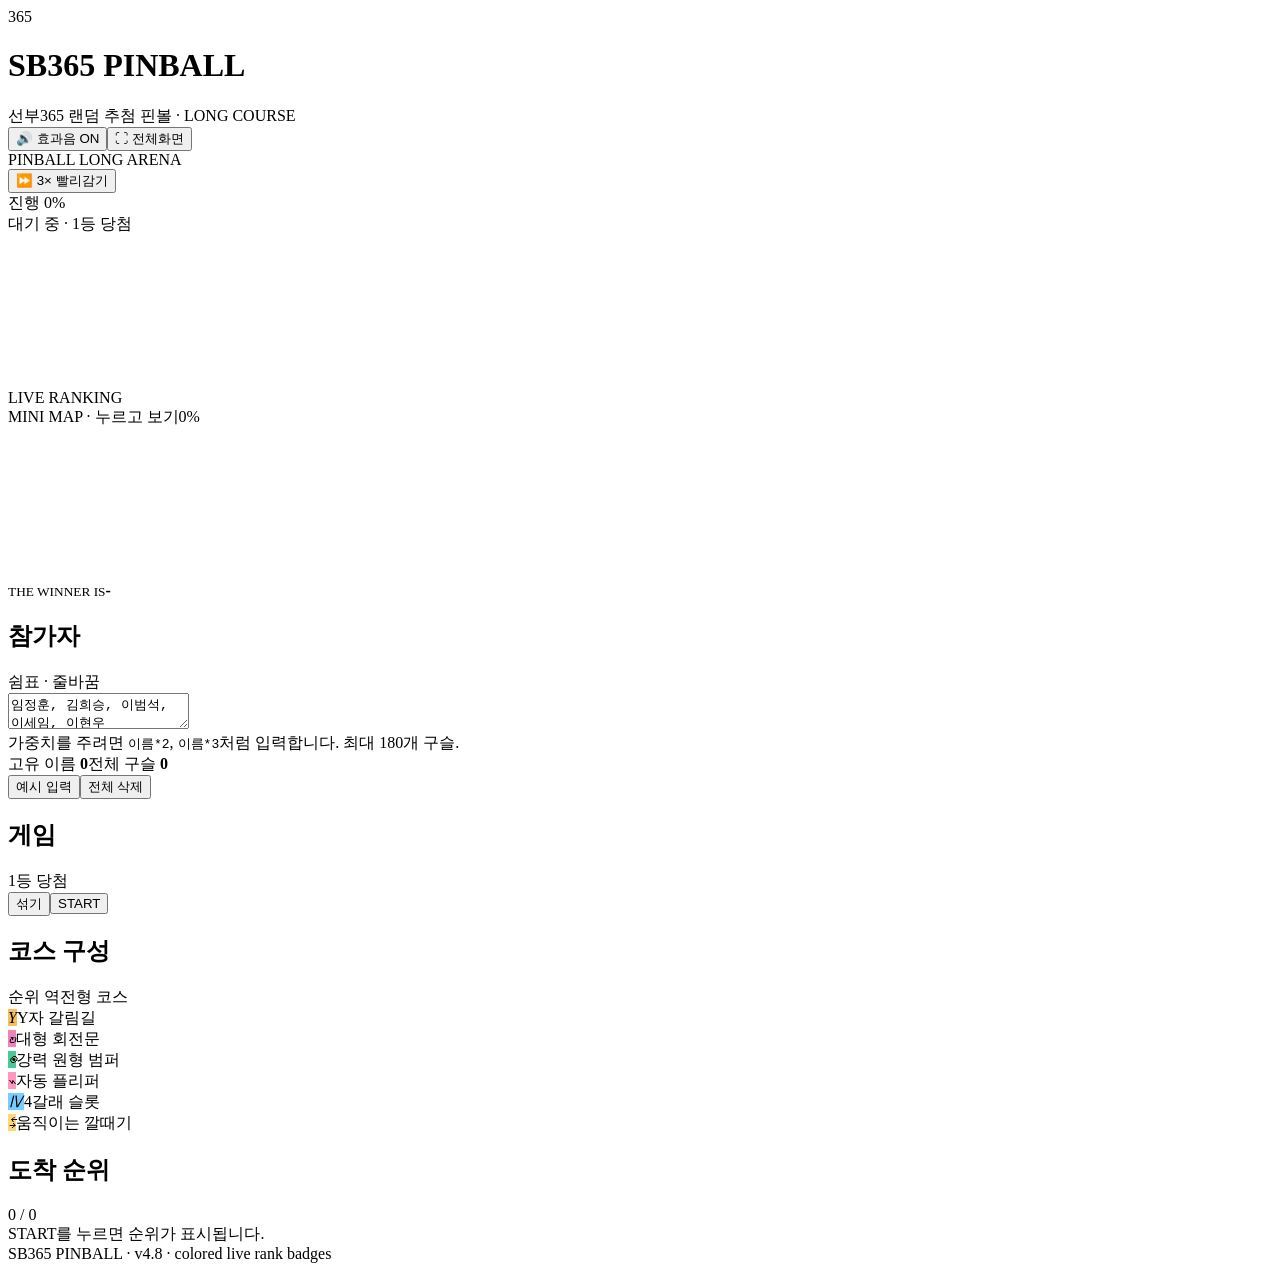
==== index.html @ 4c872e5d "Add SB365 Pinball v4.8 page" ====
<!doctype html>
<html lang="ko">
<head>
<meta charset="utf-8">
<meta name="viewport" content="width=device-width,initial-scale=1,viewport-fit=cover">
<meta name="theme-color" content="#0b3229">
<title>SB365 PINBALL</title>
<link rel="stylesheet" href="styles.css">
</head>
<body>
<div class="app">
<header class="top"><div class="brand"><div class="logo">365</div><div><h1>SB365 PINBALL</h1><div class="sub">선부365 랜덤 추첨 핀볼 · LONG COURSE</div></div></div><div class="topBtns"><button class="iconBtn" id="soundBtn">🔊 효과음 ON</button><button class="iconBtn" id="fullBtn">⛶ 전체화면</button></div></header>
<main class="layout">
<section class="card boardCard"><div class="boardHead"><div class="arenaTitle"><i class="dot"></i><span>PINBALL LONG ARENA</span></div><div class="boardStats"><button class="fastBtn" id="fastBtn" type="button">⏩ 3× 빨리감기</button><div class="progress" id="progress">진행 0%</div><div class="status" id="status">대기 중 · 1등 당첨</div></div></div><div class="board" id="board"><canvas id="game"></canvas><div class="liveRank" id="liveRank"><div class="liveRankTitle">LIVE RANKING</div><div class="liveRankList" id="liveRankList"></div></div><div class="minimapWrap"><div class="minimapTitle"><span>MINI MAP · 누르고 보기</span><span id="mapPct">0%</span></div><canvas id="minimap"></canvas></div><div class="countdown" id="countdown"></div><div class="winner" id="winner"><small>THE WINNER IS</small><b id="winnerName">-</b></div></div></section>
<aside class="side">
<section class="card"><div class="secTitle"><h2>참가자</h2><span>쉼표 · 줄바꿈</span></div><textarea id="names" spellcheck="false">임정훈, 김희승, 이범석, 이세임, 이현우</textarea><div class="hint">가중치를 주려면 <code>이름*2</code>, <code>이름*3</code>처럼 입력합니다. 최대 180개 구슬.</div><div class="counts"><span>고유 이름 <b id="unique">0</b></span><span>전체 구슬 <b id="total">0</b></span></div><div class="quick"><button class="mini" id="sample">예시 입력</button><button class="mini" id="clear">전체 삭제</button></div></section>
<section class="card gameCard"><div class="secTitle"><h2>게임</h2><span>1등 당첨</span></div><div class="actions simpleActions"><button class="btn secondary" id="shuffle">섞기</button><button class="btn primary" id="start">START</button></div></section>
<section class="card"><div class="secTitle"><h2>코스 구성</h2><span>순위 역전형 코스</span></div><div class="courseLegend"><div class="legendItem"><i class="legendIcon" style="background:#f8be5c">Y</i>Y자 갈림길</div><div class="legendItem"><i class="legendIcon" style="background:#f082bd">↻</i>대형 회전문</div><div class="legendItem"><i class="legendIcon" style="background:#47c999">◉</i>강력 원형 범퍼</div><div class="legendItem"><i class="legendIcon" style="background:#ff97bf">⌁</i>자동 플리퍼</div><div class="legendItem"><i class="legendIcon" style="background:#76cdff">Ⅳ</i>4갈래 슬롯</div><div class="legendItem"><i class="legendIcon" style="background:#ffd777">⇆</i>움직이는 깔때기</div></div></section>
<section class="card"><div class="secTitle"><h2>도착 순위</h2><span id="meta">0 / 0</span></div><div class="resultList" id="results"><div class="empty">START를 누르면 순위가 표시됩니다.</div></div></section>
</aside></main><div class="footer">SB365 PINBALL · v4.8 · colored live rank badges</div></div><div class="toast" id="toast"></div>
<script src="app1.js"></script>
<script src="app2.js"></script>
<script src="app3.js"></script>
<script src="app4.js"></script>
</body></html>
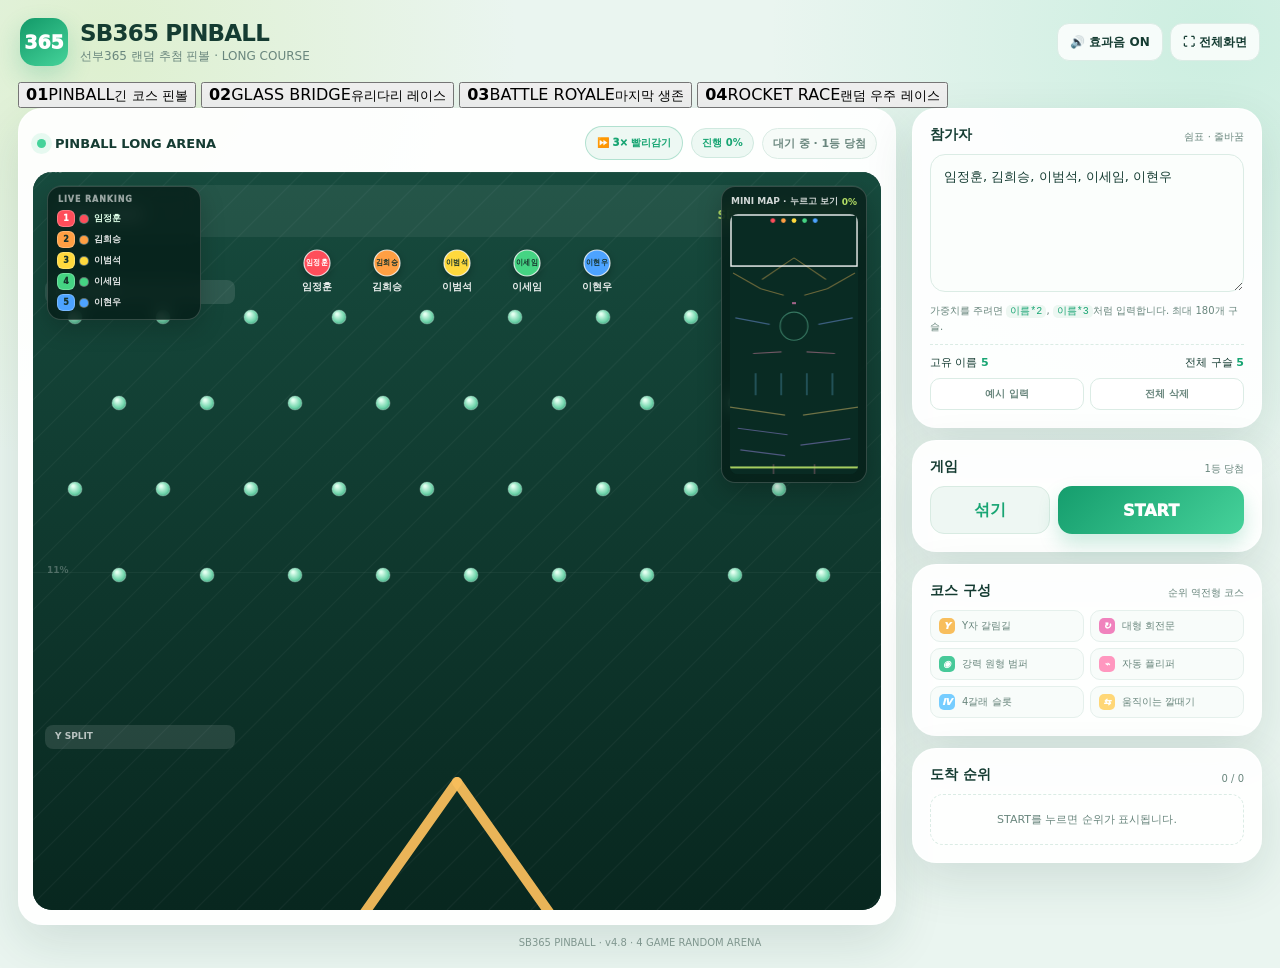
==== commit 35c03679: "Add four-game mode selector" ====
--- a/index.html
+++ b/index.html
@@ -10,16 +10,23 @@
 <body>
 <div class="app">
 <header class="top"><div class="brand"><div class="logo">365</div><div><h1>SB365 PINBALL</h1><div class="sub">선부365 랜덤 추첨 핀볼 · LONG COURSE</div></div></div><div class="topBtns"><button class="iconBtn" id="soundBtn">🔊 효과음 ON</button><button class="iconBtn" id="fullBtn">⛶ 전체화면</button></div></header>
+<div class="modeBar" id="modeBar" aria-label="게임 모드">
+  <button class="modeTab active" data-mode="pinball" type="button"><b>01</b><span>PINBALL</span><small>긴 코스 핀볼</small></button>
+  <button class="modeTab" data-mode="glass" type="button"><b>02</b><span>GLASS BRIDGE</span><small>유리다리 레이스</small></button>
+  <button class="modeTab" data-mode="battle" type="button"><b>03</b><span>BATTLE ROYALE</span><small>마지막 생존</small></button>
+  <button class="modeTab" data-mode="rocket" type="button"><b>04</b><span>ROCKET RACE</span><small>랜덤 우주 레이스</small></button>
+</div>
 <main class="layout">
-<section class="card boardCard"><div class="boardHead"><div class="arenaTitle"><i class="dot"></i><span>PINBALL LONG ARENA</span></div><div class="boardStats"><button class="fastBtn" id="fastBtn" type="button">⏩ 3× 빨리감기</button><div class="progress" id="progress">진행 0%</div><div class="status" id="status">대기 중 · 1등 당첨</div></div></div><div class="board" id="board"><canvas id="game"></canvas><div class="liveRank" id="liveRank"><div class="liveRankTitle">LIVE RANKING</div><div class="liveRankList" id="liveRankList"></div></div><div class="minimapWrap"><div class="minimapTitle"><span>MINI MAP · 누르고 보기</span><span id="mapPct">0%</span></div><canvas id="minimap"></canvas></div><div class="countdown" id="countdown"></div><div class="winner" id="winner"><small>THE WINNER IS</small><b id="winnerName">-</b></div></div></section>
+<section class="card boardCard"><div class="boardHead"><div class="arenaTitle"><i class="dot"></i><span id="arenaTitleText">PINBALL LONG ARENA</span></div><div class="boardStats"><button class="fastBtn" id="fastBtn" type="button">⏩ 3× 빨리감기</button><div class="progress" id="progress">진행 0%</div><div class="status" id="status">대기 중 · 1등 당첨</div></div></div><div class="board" id="board"><canvas id="game"></canvas><canvas id="altGame" class="altGame" aria-label="선택한 랜덤 게임"></canvas><div class="eventFeed" id="eventFeed"></div><div class="liveRank" id="liveRank"><div class="liveRankTitle">LIVE RANKING</div><div class="liveRankList" id="liveRankList"></div></div><div class="minimapWrap"><div class="minimapTitle"><span>MINI MAP · 누르고 보기</span><span id="mapPct">0%</span></div><canvas id="minimap"></canvas></div><div class="countdown" id="countdown"></div><div class="winner" id="winner"><small>THE WINNER IS</small><b id="winnerName">-</b></div></div></section>
 <aside class="side">
 <section class="card"><div class="secTitle"><h2>참가자</h2><span>쉼표 · 줄바꿈</span></div><textarea id="names" spellcheck="false">임정훈, 김희승, 이범석, 이세임, 이현우</textarea><div class="hint">가중치를 주려면 <code>이름*2</code>, <code>이름*3</code>처럼 입력합니다. 최대 180개 구슬.</div><div class="counts"><span>고유 이름 <b id="unique">0</b></span><span>전체 구슬 <b id="total">0</b></span></div><div class="quick"><button class="mini" id="sample">예시 입력</button><button class="mini" id="clear">전체 삭제</button></div></section>
-<section class="card gameCard"><div class="secTitle"><h2>게임</h2><span>1등 당첨</span></div><div class="actions simpleActions"><button class="btn secondary" id="shuffle">섞기</button><button class="btn primary" id="start">START</button></div></section>
-<section class="card"><div class="secTitle"><h2>코스 구성</h2><span>순위 역전형 코스</span></div><div class="courseLegend"><div class="legendItem"><i class="legendIcon" style="background:#f8be5c">Y</i>Y자 갈림길</div><div class="legendItem"><i class="legendIcon" style="background:#f082bd">↻</i>대형 회전문</div><div class="legendItem"><i class="legendIcon" style="background:#47c999">◉</i>강력 원형 범퍼</div><div class="legendItem"><i class="legendIcon" style="background:#ff97bf">⌁</i>자동 플리퍼</div><div class="legendItem"><i class="legendIcon" style="background:#76cdff">Ⅳ</i>4갈래 슬롯</div><div class="legendItem"><i class="legendIcon" style="background:#ffd777">⇆</i>움직이는 깔때기</div></div></section>
+<section class="card gameCard"><div class="secTitle"><h2>게임</h2><span id="gameSub">1등 당첨</span></div><div class="actions simpleActions"><button class="btn secondary" id="shuffle">섞기</button><button class="btn primary" id="start">START</button></div></section>
+<section class="card"><div class="secTitle"><h2 id="courseTitle">코스 구성</h2><span id="courseSub">순위 역전형 코스</span></div><div class="courseLegend" id="courseLegend"><div class="legendItem"><i class="legendIcon" style="background:#f8be5c">Y</i>Y자 갈림길</div><div class="legendItem"><i class="legendIcon" style="background:#f082bd">↻</i>대형 회전문</div><div class="legendItem"><i class="legendIcon" style="background:#47c999">◉</i>강력 원형 범퍼</div><div class="legendItem"><i class="legendIcon" style="background:#ff97bf">⌁</i>자동 플리퍼</div><div class="legendItem"><i class="legendIcon" style="background:#76cdff">Ⅳ</i>4갈래 슬롯</div><div class="legendItem"><i class="legendIcon" style="background:#ffd777">⇆</i>움직이는 깔때기</div></div></section>
 <section class="card"><div class="secTitle"><h2>도착 순위</h2><span id="meta">0 / 0</span></div><div class="resultList" id="results"><div class="empty">START를 누르면 순위가 표시됩니다.</div></div></section>
-</aside></main><div class="footer">SB365 PINBALL · v4.8 · colored live rank badges</div></div><div class="toast" id="toast"></div>
+</aside></main><div class="footer">SB365 PINBALL · v4.8 · 4 GAME RANDOM ARENA</div></div><div class="toast" id="toast"></div>
 <script src="app1.js"></script>
 <script src="app2.js"></script>
 <script src="app3.js"></script>
+<script src="multigame.js"></script>
 <script src="app4.js"></script>
 </body></html>
--- a/styles.css
+++ b/styles.css
@@ -0,0 +1,11 @@
+:root{--bg:#eaf5f0;--panel:#fff;--ink:#153c32;--muted:#69867d;--line:#dbece5;--g:#18a573;--g2:#42cf97;--lime:#b6df66;--dark:#0b3229;--shadow:0 18px 50px rgba(13,62,49,.12)}
+*{box-sizing:border-box}html,body{margin:0;min-height:100%;font-family:Pretendard,"Noto Sans KR",system-ui,-apple-system,"Segoe UI",sans-serif;color:var(--ink);background:radial-gradient(circle at 8% 5%,rgba(182,223,102,.24),transparent 26rem),radial-gradient(circle at 95% 4%,rgba(66,207,151,.18),transparent 28rem),var(--bg)}
+body{padding:18px}button,textarea,select{font:inherit}.app{max-width:1580px;margin:auto}.top{display:flex;align-items:center;justify-content:space-between;gap:14px;margin:0 2px 16px}.brand{display:flex;align-items:center;gap:12px}.logo{width:48px;height:48px;border-radius:15px;background:linear-gradient(145deg,#129968,#45d39a);display:grid;place-items:center;color:white;font-size:19px;font-weight:950;box-shadow:0 10px 24px rgba(24,165,115,.24)}h1{margin:0;font-size:23px;letter-spacing:-.8px}.sub{margin-top:2px;color:var(--muted);font-size:12px}.topBtns{display:flex;gap:7px}.iconBtn{height:38px;border:1px solid var(--line);background:rgba(255,255,255,.82);border-radius:12px;padding:0 12px;color:var(--ink);font-size:12px;font-weight:800;cursor:pointer}.layout{display:grid;grid-template-columns:minmax(0,1fr) 350px;gap:16px;align-items:start}.card{background:rgba(255,255,255,.92);border:1px solid rgba(255,255,255,.9);border-radius:24px;box-shadow:var(--shadow)}.boardCard{padding:14px}.boardHead{display:flex;align-items:center;justify-content:space-between;padding:3px 4px 12px}.arenaTitle{display:flex;align-items:center;gap:9px;font-size:13px;font-weight:900}.dot{width:9px;height:9px;border-radius:50%;background:#45d39a;box-shadow:0 0 0 6px rgba(69,211,154,.12)}.boardStats{display:flex;align-items:center;gap:8px}.progress{font-size:10px;font-weight:900;color:var(--g);border:1px solid #cfe9df;background:#edf8f3;border-radius:999px;padding:7px 10px}.status{font-size:11px;font-weight:800;color:var(--muted);border:1px solid var(--line);background:#f6fbf8;border-radius:999px;padding:7px 10px}.board{position:relative;height:min(82vh,860px);min-height:610px;border-radius:19px;overflow:hidden;background:#0d372e}.board canvas{display:block;width:100%;height:100%}.minimapWrap{position:absolute;z-index:4;right:14px;top:14px;width:146px;background:rgba(5,30,24,.82);border:1px solid rgba(255,255,255,.18);border-radius:14px;padding:8px;backdrop-filter:blur(8px);box-shadow:0 8px 24px rgba(0,0,0,.22);pointer-events:auto;cursor:ns-resize;user-select:none;touch-action:none}.minimapTitle{display:flex;justify-content:space-between;align-items:center;color:rgba(255,255,255,.82);font-size:9px;font-weight:900;margin:0 1px 6px}.minimapTitle span:last-child{color:#b6df66}.minimapWrap canvas{width:100%;height:260px;border-radius:8px;background:#0a2d25}.countdown{position:absolute;z-index:7;left:50%;top:50%;transform:translate(-50%,-50%) scale(.7);font-size:88px;font-weight:1000;color:#fff;text-shadow:0 8px 28px rgba(0,0,0,.35);opacity:0;pointer-events:none;transition:.16s}.countdown.show{opacity:1;transform:translate(-50%,-50%) scale(1)}.winner{position:absolute;z-index:6;left:50%;top:22px;transform:translate(-50%,-12px) scale(.98);min-width:285px;max-width:76%;padding:14px 20px;text-align:center;background:rgba(255,255,255,.97);border-radius:18px;box-shadow:0 20px 60px rgba(0,0,0,.28);opacity:0;pointer-events:none;transition:.25s ease}.winner.show{opacity:1;transform:translate(-50%,0) scale(1)}.winner small{display:block;color:var(--g);font-size:11px;font-weight:950;letter-spacing:1.2px}.winner b{display:block;font-size:28px;margin-top:2px;letter-spacing:-1px}.side{display:grid;gap:12px}.side .card{padding:17px}.secTitle{display:flex;justify-content:space-between;align-items:end;gap:10px;margin-bottom:10px}.secTitle h2{margin:0;font-size:14px}.secTitle span{font-size:10px;color:var(--muted)}textarea{width:100%;height:138px;resize:vertical;border:1px solid var(--line);border-radius:15px;padding:12px 13px;background:#fbfefc;color:var(--ink);outline:none;line-height:1.55;font-size:13px}textarea:focus,select:focus{border-color:rgba(24,165,115,.55);box-shadow:0 0 0 4px rgba(24,165,115,.08)}.hint{margin-top:7px;color:var(--muted);font-size:10px;line-height:1.5}.hint code{background:#edf7f2;color:var(--g);border-radius:5px;padding:1px 4px}.counts{display:flex;justify-content:space-between;margin-top:10px;padding-top:10px;border-top:1px dashed var(--line);font-size:11px}.counts b{color:var(--g)}.quick{display:flex;gap:6px;margin-top:8px}.mini{flex:1;height:32px;border:1px solid var(--line);border-radius:10px;background:#fff;color:var(--muted);font-size:10px;font-weight:850;cursor:pointer}.row{display:grid;grid-template-columns:1fr 1fr;gap:8px}.field label{display:block;margin:0 0 5px;color:var(--muted);font-size:10px;font-weight:900}.field select{width:100%;height:40px;border:1px solid var(--line);background:#fbfefc;border-radius:11px;padding:0 10px;outline:none;color:var(--ink);font-size:12px}.toggles{display:flex;gap:7px;margin-top:8px}.toggle{flex:1;height:36px;border:1px solid var(--line);border-radius:11px;background:#f7fbf9;color:var(--muted);font-size:10px;font-weight:850;cursor:pointer}.toggle.on{background:#e9f8f1;color:var(--g);border-color:#cdebdc}.actions{display:grid;grid-template-columns:1fr 1.55fr;gap:8px;margin-top:10px}.btn{height:48px;border:0;border-radius:14px;font-weight:950;cursor:pointer}.btn.secondary{background:#eef7f3;color:var(--g);border:1px solid #d8ebe2}.btn.primary{background:linear-gradient(135deg,#159d6d,#46d29a);color:#fff;box-shadow:0 10px 20px rgba(24,165,115,.22)}.btn:disabled{opacity:.45;cursor:not-allowed;box-shadow:none}.courseLegend{display:grid;grid-template-columns:1fr 1fr;gap:6px}.legendItem{display:flex;align-items:center;gap:7px;padding:7px 8px;border:1px solid #e5f0ec;border-radius:10px;background:#f8fcfa;font-size:10px;color:var(--muted)}.legendIcon{width:16px;height:16px;border-radius:5px;display:grid;place-items:center;font-size:9px;font-weight:1000;color:#fff}.resultList{display:grid;gap:6px;max-height:210px;overflow:auto}.empty{padding:17px;border:1px dashed var(--line);border-radius:13px;text-align:center;color:var(--muted);font-size:11px}.result{display:flex;align-items:center;gap:8px;padding:8px 9px;background:#f7fbf9;border:1px solid #e7f1ed;border-radius:11px;font-size:11px}.rank{width:23px;height:23px;border-radius:7px;background:#e1f4eb;color:var(--g);display:grid;place-items:center;font-weight:950}.result:first-child .rank{background:var(--g);color:white}.colorDot{width:9px;height:9px;border-radius:50%}.rname{font-weight:850;flex:1;white-space:nowrap;overflow:hidden;text-overflow:ellipsis}.time{color:var(--muted);font-variant-numeric:tabular-nums}.footer{text-align:center;color:#80978f;font-size:10px;margin:12px 0 2px}.toast{position:fixed;z-index:50;left:50%;bottom:22px;transform:translate(-50%,18px);background:#153c32;color:white;border-radius:11px;padding:10px 14px;font-size:11px;opacity:0;pointer-events:none;transition:.2s}.toast.show{opacity:1;transform:translate(-50%,0)}
+@media(max-width:1060px){body{padding:11px}.layout{grid-template-columns:1fr}.side{grid-template-columns:1fr 1fr}.board{height:72vh;min-height:560px}.top{margin-top:2px}.side .card:last-child{grid-column:1/-1}}
+@media(max-width:700px){.side{grid-template-columns:1fr}.side .card:last-child{grid-column:auto}.board{height:66vh;min-height:520px}.topBtns .iconBtn:first-child{display:none}.winner{min-width:220px}.winner b{font-size:23px}.sub{display:none}h1{font-size:20px}.minimapWrap{width:112px;right:9px;top:9px}.minimapWrap canvas{height:205px}.boardStats .status{display:none}}
+.fastBtn{height:34px;border:1px solid rgba(24,165,115,.28);background:#edf8f3;color:var(--g);border-radius:999px;padding:0 11px;font-size:10px;font-weight:950;cursor:pointer;user-select:none;touch-action:none;transition:.12s}.fastBtn.active{background:#173c32;color:#fff;border-color:#173c32;transform:scale(.97)}
+.simpleActions{margin-top:0;grid-template-columns:1fr 1.55fr}.gameCard .secTitle{margin-bottom:10px}
+
+.liveRank{position:absolute;z-index:5;left:14px;top:14px;width:154px;background:rgba(5,30,24,.84);border:1px solid rgba(255,255,255,.18);border-radius:14px;padding:8px 9px;backdrop-filter:blur(8px);box-shadow:0 8px 24px rgba(0,0,0,.2);pointer-events:none}.liveRankTitle{color:rgba(255,255,255,.58);font-size:8px;font-weight:950;letter-spacing:.9px;margin:0 1px 6px}.liveRankList{display:grid;gap:4px}.liveRankRow{display:grid;grid-template-columns:18px 9px minmax(0,1fr);align-items:center;gap:5px;color:rgba(255,255,255,.88);font-size:9px;font-weight:850;min-width:0}.liveRankRow.leader{color:#dfffe9}.liveRankNo{height:17px;border-radius:6px;background:rgba(255,255,255,.1);display:grid;place-items:center;font-size:8px;font-weight:950}.liveRankRow.leader .liveRankNo{background:#b6df66;color:#173c32}.liveRankDot{width:8px;height:8px;border-radius:50%;box-shadow:0 0 0 1px rgba(255,255,255,.35)}.liveRankName{overflow:hidden;text-overflow:ellipsis;white-space:nowrap}.liveRankMore{color:rgba(255,255,255,.46);font-size:8px;text-align:right;margin-top:1px}.liveRankEmpty{color:rgba(255,255,255,.45);font-size:9px}
+
+@media(max-width:700px){.liveRank{left:9px;top:9px;width:124px;padding:7px}.liveRankTitle{font-size:7px}.liveRankRow{grid-template-columns:16px 8px minmax(0,1fr);gap:4px;font-size:8px}.liveRankNo{height:15px}.liveRankDot{width:7px;height:7px}}
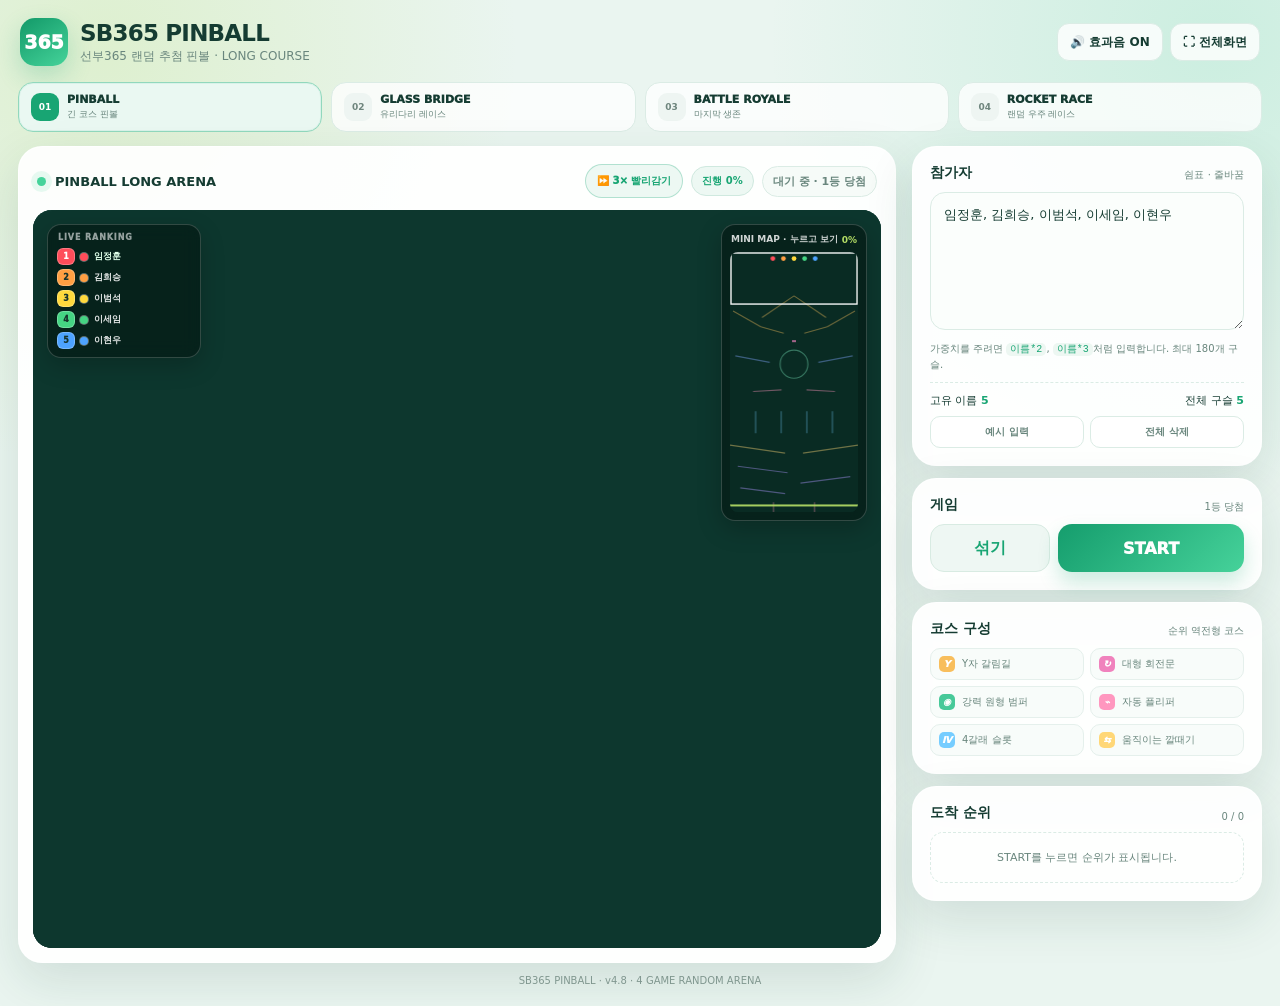
==== commit 644b982a: "Load multi-game stylesheet" ====
--- a/index.html
+++ b/index.html
@@ -6,6 +6,7 @@
 <meta name="theme-color" content="#0b3229">
 <title>SB365 PINBALL</title>
 <link rel="stylesheet" href="styles.css">
+<link rel="stylesheet" href="multigame.css">
 </head>
 <body>
 <div class="app">
--- a/multigame.css
+++ b/multigame.css
@@ -0,0 +1,4 @@
+/* v4.8 multi-game selector */
+.modeBar{display:grid;grid-template-columns:repeat(4,1fr);gap:9px;margin:0 0 14px}.modeTab{min-width:0;border:1px solid var(--line);background:rgba(255,255,255,.78);border-radius:15px;padding:10px 12px;display:grid;grid-template-columns:28px 1fr;grid-template-rows:auto auto;text-align:left;column-gap:8px;cursor:pointer;color:var(--ink);transition:.18s}.modeTab:hover{transform:translateY(-1px);border-color:#b9dfd0}.modeTab.active{background:#eaf8f2;border-color:#91d8bd;box-shadow:inset 0 0 0 1px rgba(24,165,115,.08)}.modeTab b{grid-row:1/3;align-self:center;width:28px;height:28px;border-radius:9px;background:#eef5f2;color:#6e857d;display:grid;place-items:center;font-size:9px}.modeTab.active b{background:var(--g);color:white}.modeTab span{font-size:11px;font-weight:950;white-space:nowrap;overflow:hidden;text-overflow:ellipsis}.modeTab small{font-size:9px;color:var(--muted);margin-top:2px;white-space:nowrap;overflow:hidden;text-overflow:ellipsis}.modeTab:disabled{opacity:.48;cursor:not-allowed;transform:none}.altGame{position:absolute!important;inset:0;z-index:2;display:none;background:#0d372e}.board.altMode #game{visibility:hidden}.board.altMode .altGame{display:block}.board.altMode .minimapWrap{display:none}.board.altMode .liveRank{z-index:5}.eventFeed{display:none;position:absolute;z-index:6;left:50%;bottom:16px;transform:translateX(-50%);width:min(78%,560px);pointer-events:none;text-align:center}.board.altMode .eventFeed{display:block}.eventChip{display:inline-block;max-width:100%;padding:7px 11px;border-radius:999px;background:rgba(5,30,24,.86);border:1px solid rgba(255,255,255,.18);color:#fff;font-size:10px;font-weight:850;white-space:nowrap;overflow:hidden;text-overflow:ellipsis;backdrop-filter:blur(8px)}.modeHint{font-size:9px;color:var(--muted)}
+@media(max-width:900px){.modeBar{grid-template-columns:1fr 1fr}.modeTab{padding:9px 10px}}
+@media(max-width:560px){.modeTab small{display:none}.modeTab{grid-template-rows:1fr}.modeTab b{grid-row:auto}.modeBar{gap:6px}}
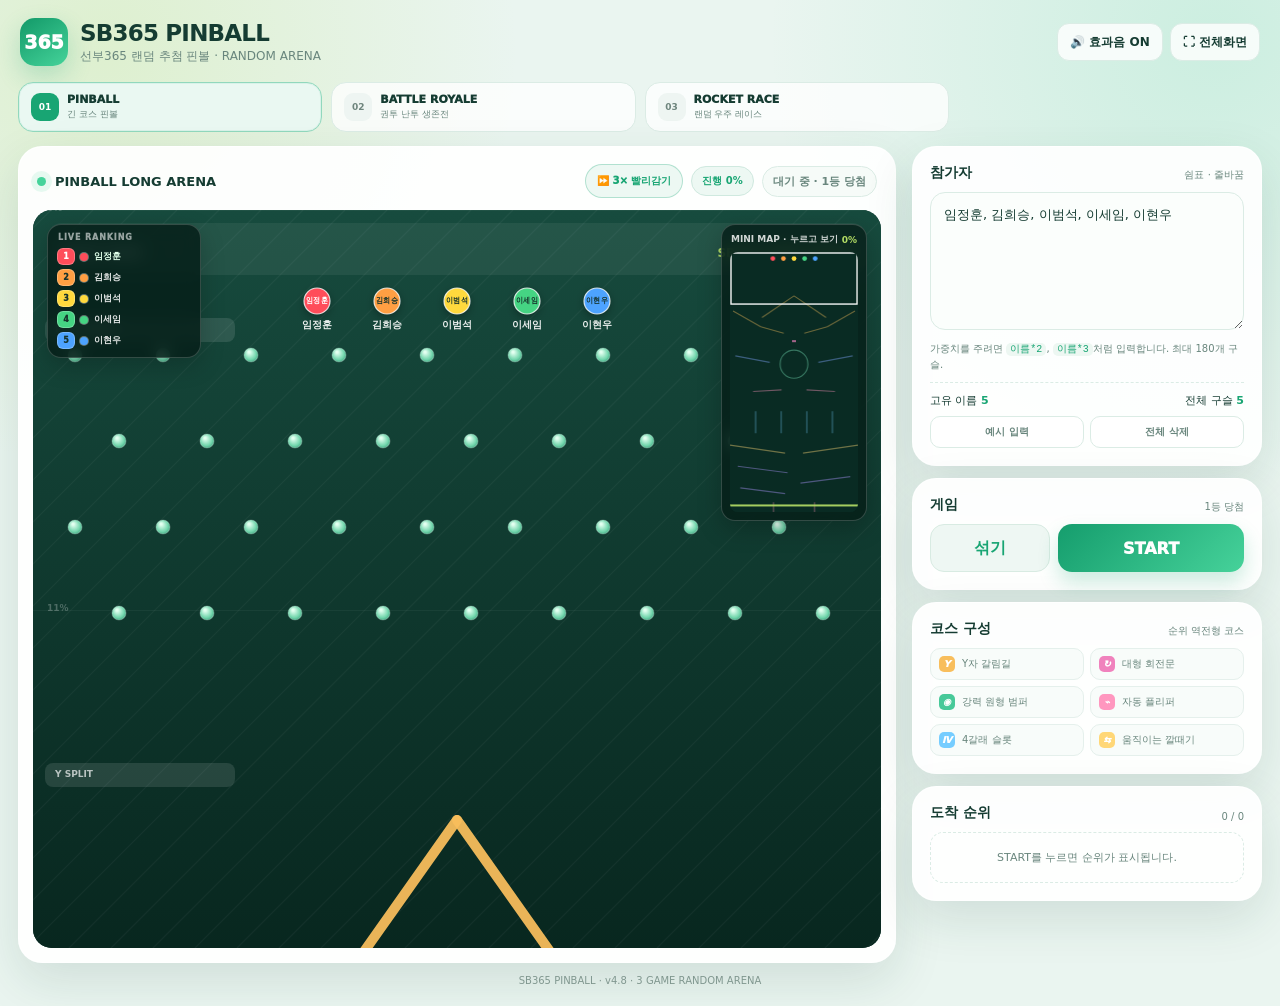
==== commit b6f7f679: "Remove glass bridge and switch to three-game arena" ====
--- a/index.html
+++ b/index.html
@@ -10,24 +10,23 @@
 </head>
 <body>
 <div class="app">
-<header class="top"><div class="brand"><div class="logo">365</div><div><h1>SB365 PINBALL</h1><div class="sub">선부365 랜덤 추첨 핀볼 · LONG COURSE</div></div></div><div class="topBtns"><button class="iconBtn" id="soundBtn">🔊 효과음 ON</button><button class="iconBtn" id="fullBtn">⛶ 전체화면</button></div></header>
+<header class="top"><div class="brand"><div class="logo">365</div><div><h1>SB365 PINBALL</h1><div class="sub">선부365 랜덤 추첨 핀볼 · RANDOM ARENA</div></div></div><div class="topBtns"><button class="iconBtn" id="soundBtn">🔊 효과음 ON</button><button class="iconBtn" id="fullBtn">⛶ 전체화면</button></div></header>
 <div class="modeBar" id="modeBar" aria-label="게임 모드">
   <button class="modeTab active" data-mode="pinball" type="button"><b>01</b><span>PINBALL</span><small>긴 코스 핀볼</small></button>
-  <button class="modeTab" data-mode="glass" type="button"><b>02</b><span>GLASS BRIDGE</span><small>유리다리 레이스</small></button>
-  <button class="modeTab" data-mode="battle" type="button"><b>03</b><span>BATTLE ROYALE</span><small>마지막 생존</small></button>
-  <button class="modeTab" data-mode="rocket" type="button"><b>04</b><span>ROCKET RACE</span><small>랜덤 우주 레이스</small></button>
+  <button class="modeTab" data-mode="battle" type="button"><b>02</b><span>BATTLE ROYALE</span><small>권투 난투 생존전</small></button>
+  <button class="modeTab" data-mode="rocket" type="button"><b>03</b><span>ROCKET RACE</span><small>랜덤 우주 레이스</small></button>
 </div>
 <main class="layout">
 <section class="card boardCard"><div class="boardHead"><div class="arenaTitle"><i class="dot"></i><span id="arenaTitleText">PINBALL LONG ARENA</span></div><div class="boardStats"><button class="fastBtn" id="fastBtn" type="button">⏩ 3× 빨리감기</button><div class="progress" id="progress">진행 0%</div><div class="status" id="status">대기 중 · 1등 당첨</div></div></div><div class="board" id="board"><canvas id="game"></canvas><canvas id="altGame" class="altGame" aria-label="선택한 랜덤 게임"></canvas><div class="eventFeed" id="eventFeed"></div><div class="liveRank" id="liveRank"><div class="liveRankTitle">LIVE RANKING</div><div class="liveRankList" id="liveRankList"></div></div><div class="minimapWrap"><div class="minimapTitle"><span>MINI MAP · 누르고 보기</span><span id="mapPct">0%</span></div><canvas id="minimap"></canvas></div><div class="countdown" id="countdown"></div><div class="winner" id="winner"><small>THE WINNER IS</small><b id="winnerName">-</b></div></div></section>
 <aside class="side">
 <section class="card"><div class="secTitle"><h2>참가자</h2><span>쉼표 · 줄바꿈</span></div><textarea id="names" spellcheck="false">임정훈, 김희승, 이범석, 이세임, 이현우</textarea><div class="hint">가중치를 주려면 <code>이름*2</code>, <code>이름*3</code>처럼 입력합니다. 최대 180개 구슬.</div><div class="counts"><span>고유 이름 <b id="unique">0</b></span><span>전체 구슬 <b id="total">0</b></span></div><div class="quick"><button class="mini" id="sample">예시 입력</button><button class="mini" id="clear">전체 삭제</button></div></section>
 <section class="card gameCard"><div class="secTitle"><h2>게임</h2><span id="gameSub">1등 당첨</span></div><div class="actions simpleActions"><button class="btn secondary" id="shuffle">섞기</button><button class="btn primary" id="start">START</button></div></section>
-<section class="card"><div class="secTitle"><h2 id="courseTitle">코스 구성</h2><span id="courseSub">순위 역전형 코스</span></div><div class="courseLegend" id="courseLegend"><div class="legendItem"><i class="legendIcon" style="background:#f8be5c">Y</i>Y자 갈림길</div><div class="legendItem"><i class="legendIcon" style="background:#f082bd">↻</i>대형 회전문</div><div class="legendItem"><i class="legendIcon" style="background:#47c999">◉</i>강력 원형 범퍼</div><div class="legendItem"><i class="legendIcon" style="background:#ff97bf">⌁</i>자동 플리퍼</div><div class="legendItem"><i class="legendIcon" style="background:#76cdff">Ⅳ</i>4갈래 슬롯</div><div class="legendItem"><i class="legendIcon" style="background:#ffd777">⇆</i>움직이는 깔때기</div></div></section>
+<section class="card"><div class="secTitle"><h2 id="courseTitle">코스 구성</h2><span id="courseSub">순위 역전형 코스</span></div><div class="courseLegend" id="courseLegend"></div></section>
 <section class="card"><div class="secTitle"><h2>도착 순위</h2><span id="meta">0 / 0</span></div><div class="resultList" id="results"><div class="empty">START를 누르면 순위가 표시됩니다.</div></div></section>
-</aside></main><div class="footer">SB365 PINBALL · v4.8 · 4 GAME RANDOM ARENA</div></div><div class="toast" id="toast"></div>
+</aside></main><div class="footer">SB365 PINBALL · v4.8 · 3 GAME RANDOM ARENA</div></div><div class="toast" id="toast"></div>
 <script src="app1.js"></script>
 <script src="app2.js"></script>
 <script src="app3.js"></script>
-<script src="multigame.js"></script>
+<script src="arena.js"></script>
 <script src="app4.js"></script>
 </body></html>
--- a/multigame.css
+++ b/multigame.css
@@ -1,4 +1,5 @@
 /* v4.8 multi-game selector */
-.modeBar{display:grid;grid-template-columns:repeat(4,1fr);gap:9px;margin:0 0 14px}.modeTab{min-width:0;border:1px solid var(--line);background:rgba(255,255,255,.78);border-radius:15px;padding:10px 12px;display:grid;grid-template-columns:28px 1fr;grid-template-rows:auto auto;text-align:left;column-gap:8px;cursor:pointer;color:var(--ink);transition:.18s}.modeTab:hover{transform:translateY(-1px);border-color:#b9dfd0}.modeTab.active{background:#eaf8f2;border-color:#91d8bd;box-shadow:inset 0 0 0 1px rgba(24,165,115,.08)}.modeTab b{grid-row:1/3;align-self:center;width:28px;height:28px;border-radius:9px;background:#eef5f2;color:#6e857d;display:grid;place-items:center;font-size:9px}.modeTab.active b{background:var(--g);color:white}.modeTab span{font-size:11px;font-weight:950;white-space:nowrap;overflow:hidden;text-overflow:ellipsis}.modeTab small{font-size:9px;color:var(--muted);margin-top:2px;white-space:nowrap;overflow:hidden;text-overflow:ellipsis}.modeTab:disabled{opacity:.48;cursor:not-allowed;transform:none}.altGame{position:absolute!important;inset:0;z-index:2;display:none;background:#0d372e}.board.altMode #game{visibility:hidden}.board.altMode .altGame{display:block}.board.altMode .minimapWrap{display:none}.board.altMode .liveRank{z-index:5}.eventFeed{display:none;position:absolute;z-index:6;left:50%;bottom:16px;transform:translateX(-50%);width:min(78%,560px);pointer-events:none;text-align:center}.board.altMode .eventFeed{display:block}.eventChip{display:inline-block;max-width:100%;padding:7px 11px;border-radius:999px;background:rgba(5,30,24,.86);border:1px solid rgba(255,255,255,.18);color:#fff;font-size:10px;font-weight:850;white-space:nowrap;overflow:hidden;text-overflow:ellipsis;backdrop-filter:blur(8px)}.modeHint{font-size:9px;color:var(--muted)}
+.modeBar{display:grid;grid-template-columns:repeat(4,1fr);gap:9px;margin:0 0 14px}.modeTab{min-width:0;border:1px solid var(--line);background:rgba(255,255,255,.78);border-radius:15px;padding:10px 12px;display:grid;grid-template-columns:28px 1fr;grid-template-rows:auto auto;text-align:left;column-gap:8px;cursor:pointer;color:var(--ink);transition:.18s}.modeTab:hover{transform:translateY(-1px);border-color:#b9dfd0}.modeTab.active{background:#eaf8f2;border-color:#91d8bd;box-shadow:inset 0 0 0 1px rgba(24,165,115,.08)}.modeTab b{grid-row:1/3;align-self:center;width:28px;height:28px;border-radius:9px;background:#eef5f2;color:#6e857d;display:grid;place-items:center;font-size:9px}.modeTab.active b{background:var(--g);color:white}.modeTab span{font-size:11px;font-weight:950;white-space:nowrap;overflow:hidden;text-overflow:ellipsis}.modeTab small{font-size:9px;color:var(--muted);margin-top:2px;white-space:nowrap;overflow:hidden;text-overflow:ellipsis}.modeTab:disabled{opacity:.48;cursor:not-allowed;transform:none}
+.board .altGame{position:absolute!important;inset:0;z-index:2;display:none!important;background:#0d372e}.board.altMode #game{visibility:hidden}.board.altMode .altGame{display:block!important}.board.altMode .minimapWrap{display:none}.board.altMode .liveRank{z-index:5}.eventFeed{display:none;position:absolute;z-index:6;left:50%;bottom:16px;transform:translateX(-50%);width:min(78%,560px);pointer-events:none;text-align:center}.board.altMode .eventFeed{display:block}.eventChip{display:inline-block;max-width:100%;padding:7px 11px;border-radius:999px;background:rgba(5,30,24,.86);border:1px solid rgba(255,255,255,.18);color:#fff;font-size:10px;font-weight:850;white-space:nowrap;overflow:hidden;text-overflow:ellipsis;backdrop-filter:blur(8px)}.modeHint{font-size:9px;color:var(--muted)}
 @media(max-width:900px){.modeBar{grid-template-columns:1fr 1fr}.modeTab{padding:9px 10px}}
 @media(max-width:560px){.modeTab small{display:none}.modeTab{grid-template-rows:1fr}.modeTab b{grid-row:auto}.modeBar{gap:6px}}
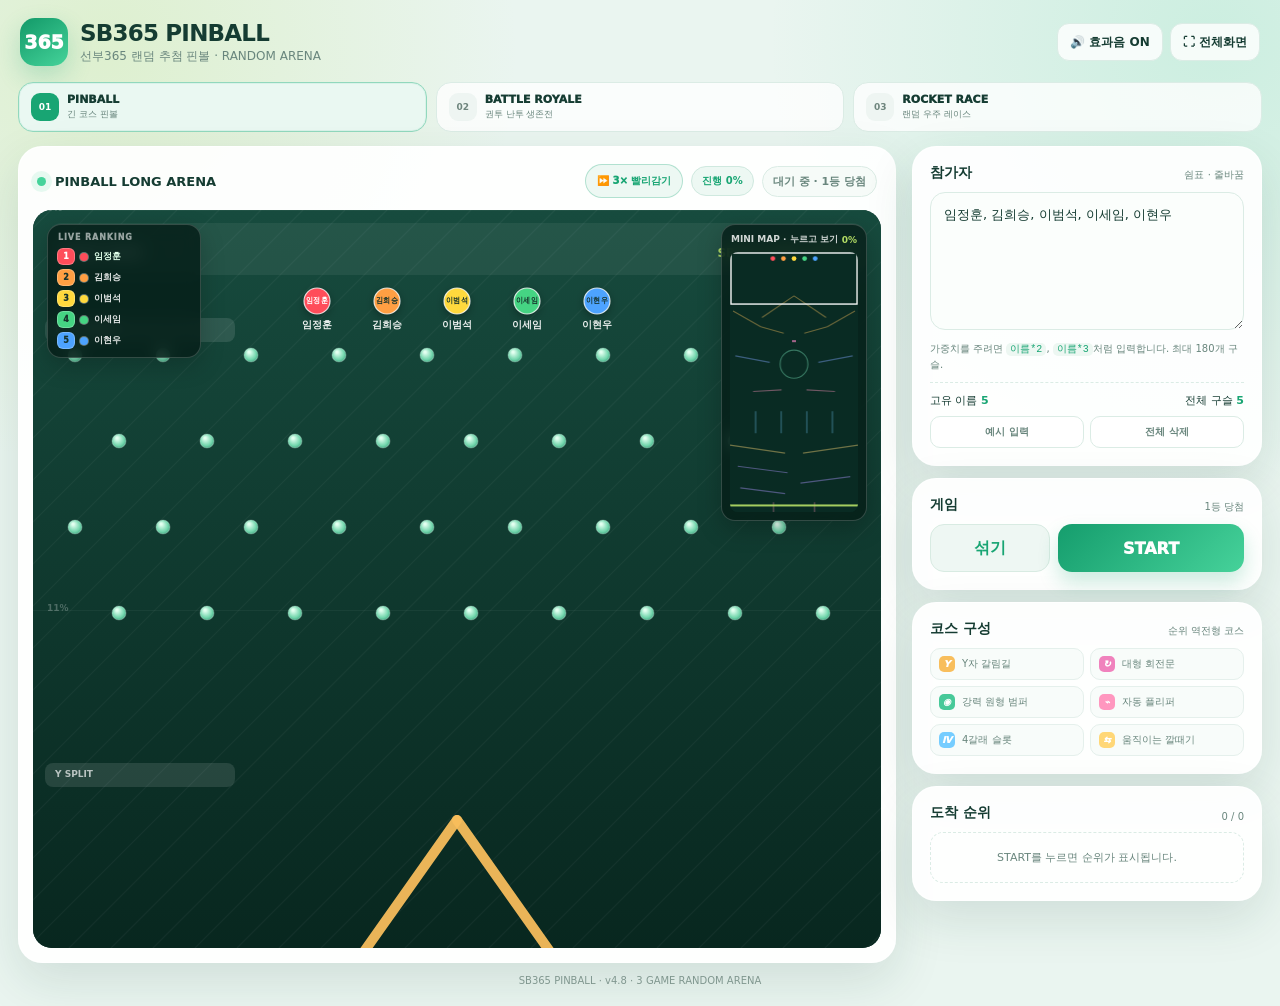
==== commit 72b33e0e: "Use wide boxing battle arena" ====
--- a/index.html
+++ b/index.html
@@ -28,5 +28,6 @@
 <script src="app2.js"></script>
 <script src="app3.js"></script>
 <script src="arena.js"></script>
+<script src="battle-v2.js"></script>
 <script src="app4.js"></script>
 </body></html>
--- a/multigame.css
+++ b/multigame.css
@@ -1,5 +1,5 @@
-/* v4.8 multi-game selector */
-.modeBar{display:grid;grid-template-columns:repeat(4,1fr);gap:9px;margin:0 0 14px}.modeTab{min-width:0;border:1px solid var(--line);background:rgba(255,255,255,.78);border-radius:15px;padding:10px 12px;display:grid;grid-template-columns:28px 1fr;grid-template-rows:auto auto;text-align:left;column-gap:8px;cursor:pointer;color:var(--ink);transition:.18s}.modeTab:hover{transform:translateY(-1px);border-color:#b9dfd0}.modeTab.active{background:#eaf8f2;border-color:#91d8bd;box-shadow:inset 0 0 0 1px rgba(24,165,115,.08)}.modeTab b{grid-row:1/3;align-self:center;width:28px;height:28px;border-radius:9px;background:#eef5f2;color:#6e857d;display:grid;place-items:center;font-size:9px}.modeTab.active b{background:var(--g);color:white}.modeTab span{font-size:11px;font-weight:950;white-space:nowrap;overflow:hidden;text-overflow:ellipsis}.modeTab small{font-size:9px;color:var(--muted);margin-top:2px;white-space:nowrap;overflow:hidden;text-overflow:ellipsis}.modeTab:disabled{opacity:.48;cursor:not-allowed;transform:none}
-.board .altGame{position:absolute!important;inset:0;z-index:2;display:none!important;background:#0d372e}.board.altMode #game{visibility:hidden}.board.altMode .altGame{display:block!important}.board.altMode .minimapWrap{display:none}.board.altMode .liveRank{z-index:5}.eventFeed{display:none;position:absolute;z-index:6;left:50%;bottom:16px;transform:translateX(-50%);width:min(78%,560px);pointer-events:none;text-align:center}.board.altMode .eventFeed{display:block}.eventChip{display:inline-block;max-width:100%;padding:7px 11px;border-radius:999px;background:rgba(5,30,24,.86);border:1px solid rgba(255,255,255,.18);color:#fff;font-size:10px;font-weight:850;white-space:nowrap;overflow:hidden;text-overflow:ellipsis;backdrop-filter:blur(8px)}.modeHint{font-size:9px;color:var(--muted)}
-@media(max-width:900px){.modeBar{grid-template-columns:1fr 1fr}.modeTab{padding:9px 10px}}
-@media(max-width:560px){.modeTab small{display:none}.modeTab{grid-template-rows:1fr}.modeTab b{grid-row:auto}.modeBar{gap:6px}}
+/* v4.8 three-game selector */
+.modeBar{display:grid;grid-template-columns:repeat(3,1fr);gap:9px;margin:0 0 14px}.modeTab{min-width:0;border:1px solid var(--line);background:rgba(255,255,255,.78);border-radius:15px;padding:10px 12px;display:grid;grid-template-columns:28px 1fr;grid-template-rows:auto auto;text-align:left;column-gap:8px;cursor:pointer;color:var(--ink);transition:.18s}.modeTab:hover{transform:translateY(-1px);border-color:#b9dfd0}.modeTab.active{background:#eaf8f2;border-color:#91d8bd;box-shadow:inset 0 0 0 1px rgba(24,165,115,.08)}.modeTab b{grid-row:1/3;align-self:center;width:28px;height:28px;border-radius:9px;background:#eef5f2;color:#6e857d;display:grid;place-items:center;font-size:9px}.modeTab.active b{background:var(--g);color:white}.modeTab span{font-size:11px;font-weight:950;white-space:nowrap;overflow:hidden;text-overflow:ellipsis}.modeTab small{font-size:9px;color:var(--muted);margin-top:2px;white-space:nowrap;overflow:hidden;text-overflow:ellipsis}.modeTab:disabled{opacity:.48;cursor:not-allowed;transform:none}
+.board .altGame{position:absolute!important;inset:0;z-index:2;display:none!important;background:#0d372e}.board.altMode #game{visibility:hidden}.board.altMode .altGame{display:block!important}.board.altMode .minimapWrap{display:none}.board.altMode .liveRank{z-index:5}.eventFeed{display:none;position:absolute;z-index:6;left:50%;bottom:16px;transform:translateX(-50%);width:min(82%,650px);pointer-events:none;text-align:center}.board.altMode .eventFeed{display:block}.eventChip{display:inline-block;max-width:100%;padding:8px 12px;border-radius:999px;background:rgba(5,30,24,.9);border:1px solid rgba(255,255,255,.2);color:#fff;font-size:10px;font-weight:900;white-space:nowrap;overflow:hidden;text-overflow:ellipsis;backdrop-filter:blur(8px);box-shadow:0 8px 24px rgba(0,0,0,.16)}
+@media(max-width:900px){.modeBar{grid-template-columns:1fr 1fr 1fr}.modeTab{padding:9px 10px}}
+@media(max-width:650px){.modeBar{grid-template-columns:1fr}.modeTab small{display:block}.modeTab{grid-template-rows:auto auto}}
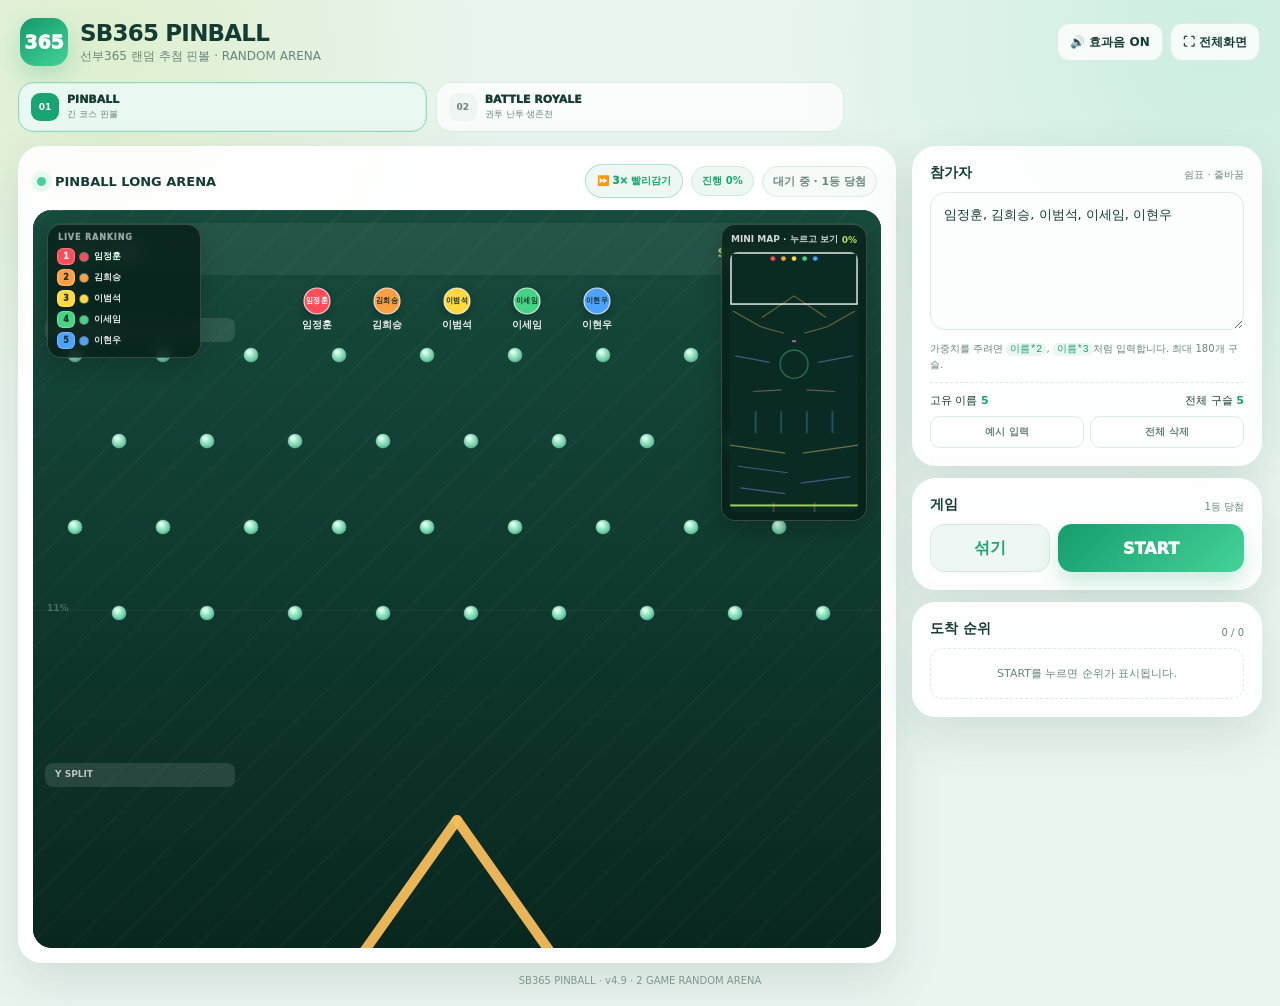
==== commit 01848690: "Remove rocket mode and rules panels" ====
--- a/index.html
+++ b/index.html
@@ -14,20 +14,19 @@
 <div class="modeBar" id="modeBar" aria-label="게임 모드">
   <button class="modeTab active" data-mode="pinball" type="button"><b>01</b><span>PINBALL</span><small>긴 코스 핀볼</small></button>
   <button class="modeTab" data-mode="battle" type="button"><b>02</b><span>BATTLE ROYALE</span><small>권투 난투 생존전</small></button>
-  <button class="modeTab" data-mode="rocket" type="button"><b>03</b><span>ROCKET RACE</span><small>랜덤 우주 레이스</small></button>
 </div>
 <main class="layout">
 <section class="card boardCard"><div class="boardHead"><div class="arenaTitle"><i class="dot"></i><span id="arenaTitleText">PINBALL LONG ARENA</span></div><div class="boardStats"><button class="fastBtn" id="fastBtn" type="button">⏩ 3× 빨리감기</button><div class="progress" id="progress">진행 0%</div><div class="status" id="status">대기 중 · 1등 당첨</div></div></div><div class="board" id="board"><canvas id="game"></canvas><canvas id="altGame" class="altGame" aria-label="선택한 랜덤 게임"></canvas><div class="eventFeed" id="eventFeed"></div><div class="liveRank" id="liveRank"><div class="liveRankTitle">LIVE RANKING</div><div class="liveRankList" id="liveRankList"></div></div><div class="minimapWrap"><div class="minimapTitle"><span>MINI MAP · 누르고 보기</span><span id="mapPct">0%</span></div><canvas id="minimap"></canvas></div><div class="countdown" id="countdown"></div><div class="winner" id="winner"><small>THE WINNER IS</small><b id="winnerName">-</b></div></div></section>
 <aside class="side">
 <section class="card"><div class="secTitle"><h2>참가자</h2><span>쉼표 · 줄바꿈</span></div><textarea id="names" spellcheck="false">임정훈, 김희승, 이범석, 이세임, 이현우</textarea><div class="hint">가중치를 주려면 <code>이름*2</code>, <code>이름*3</code>처럼 입력합니다. 최대 180개 구슬.</div><div class="counts"><span>고유 이름 <b id="unique">0</b></span><span>전체 구슬 <b id="total">0</b></span></div><div class="quick"><button class="mini" id="sample">예시 입력</button><button class="mini" id="clear">전체 삭제</button></div></section>
 <section class="card gameCard"><div class="secTitle"><h2>게임</h2><span id="gameSub">1등 당첨</span></div><div class="actions simpleActions"><button class="btn secondary" id="shuffle">섞기</button><button class="btn primary" id="start">START</button></div></section>
-<section class="card"><div class="secTitle"><h2 id="courseTitle">코스 구성</h2><span id="courseSub">순위 역전형 코스</span></div><div class="courseLegend" id="courseLegend"></div></section>
 <section class="card"><div class="secTitle"><h2>도착 순위</h2><span id="meta">0 / 0</span></div><div class="resultList" id="results"><div class="empty">START를 누르면 순위가 표시됩니다.</div></div></section>
-</aside></main><div class="footer">SB365 PINBALL · v4.8 · 3 GAME RANDOM ARENA</div></div><div class="toast" id="toast"></div>
+</aside></main><div class="footer">SB365 PINBALL · v4.9 · 2 GAME RANDOM ARENA</div></div><div class="toast" id="toast"></div>
 <script src="app1.js"></script>
 <script src="app2.js"></script>
 <script src="app3.js"></script>
 <script src="arena.js"></script>
 <script src="battle-v2.js"></script>
+<script src="battle-ready.js"></script>
 <script src="app4.js"></script>
 </body></html>
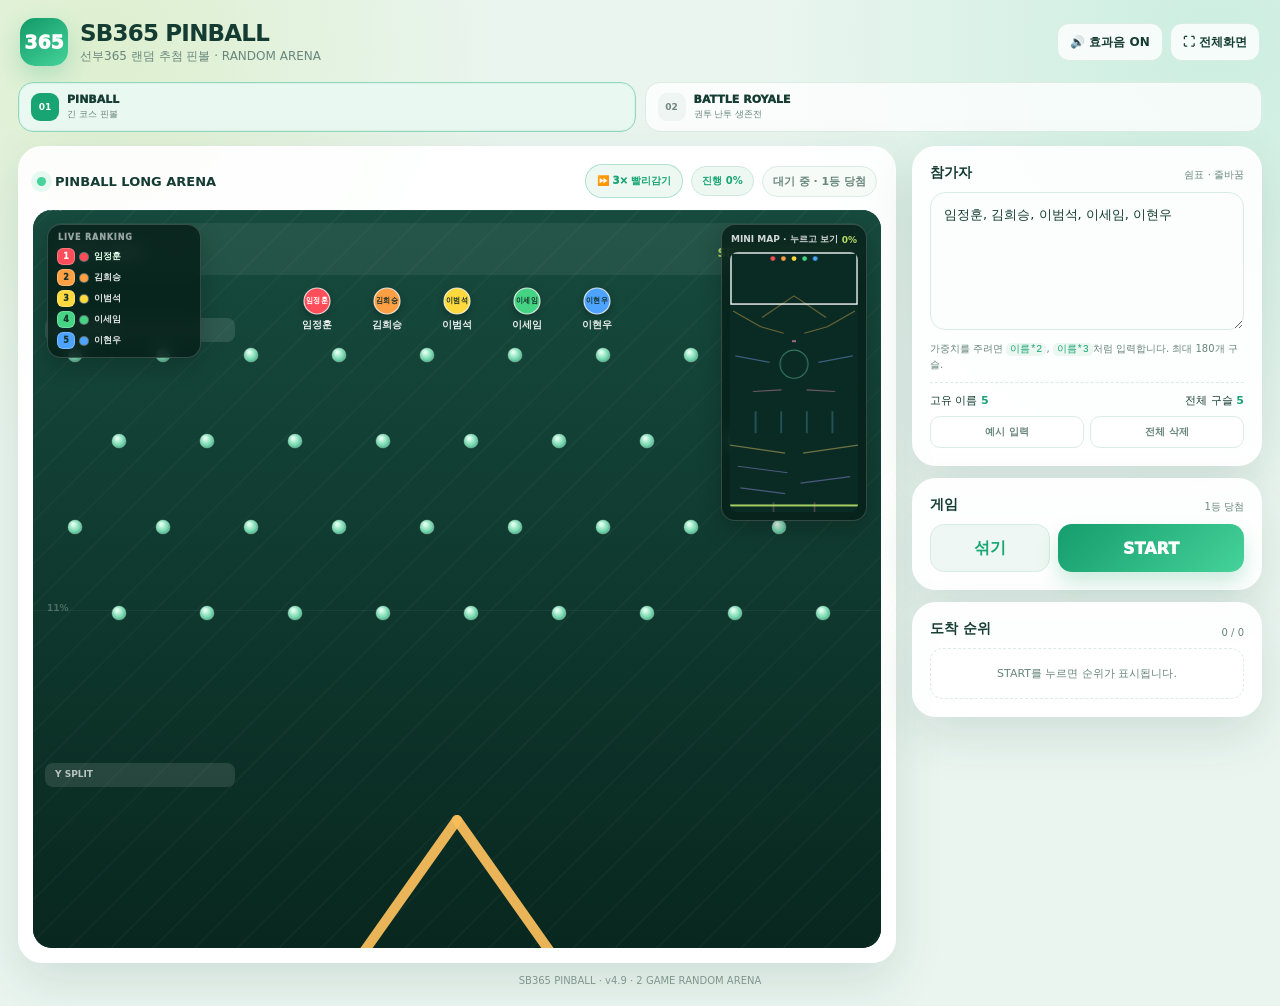
==== commit 3a7a4006: "Apply boxing v4.9 gameplay changes" ====
--- a/index.html
+++ b/index.html
@@ -26,7 +26,7 @@
 <script src="app2.js"></script>
 <script src="app3.js"></script>
 <script src="arena.js"></script>
-<script src="battle-v2.js"></script>
+<script src="battle-v3.js"></script>
 <script src="battle-ready.js"></script>
 <script src="app4.js"></script>
 </body></html>
--- a/multigame.css
+++ b/multigame.css
@@ -1,5 +1,4 @@
-/* v4.8 three-game selector */
-.modeBar{display:grid;grid-template-columns:repeat(3,1fr);gap:9px;margin:0 0 14px}.modeTab{min-width:0;border:1px solid var(--line);background:rgba(255,255,255,.78);border-radius:15px;padding:10px 12px;display:grid;grid-template-columns:28px 1fr;grid-template-rows:auto auto;text-align:left;column-gap:8px;cursor:pointer;color:var(--ink);transition:.18s}.modeTab:hover{transform:translateY(-1px);border-color:#b9dfd0}.modeTab.active{background:#eaf8f2;border-color:#91d8bd;box-shadow:inset 0 0 0 1px rgba(24,165,115,.08)}.modeTab b{grid-row:1/3;align-self:center;width:28px;height:28px;border-radius:9px;background:#eef5f2;color:#6e857d;display:grid;place-items:center;font-size:9px}.modeTab.active b{background:var(--g);color:white}.modeTab span{font-size:11px;font-weight:950;white-space:nowrap;overflow:hidden;text-overflow:ellipsis}.modeTab small{font-size:9px;color:var(--muted);margin-top:2px;white-space:nowrap;overflow:hidden;text-overflow:ellipsis}.modeTab:disabled{opacity:.48;cursor:not-allowed;transform:none}
+/* v4.9 two-game selector */
+.modeBar{display:grid;grid-template-columns:repeat(2,1fr);gap:9px;margin:0 0 14px}.modeTab{min-width:0;border:1px solid var(--line);background:rgba(255,255,255,.78);border-radius:15px;padding:10px 12px;display:grid;grid-template-columns:28px 1fr;grid-template-rows:auto auto;text-align:left;column-gap:8px;cursor:pointer;color:var(--ink);transition:.18s}.modeTab:hover{transform:translateY(-1px);border-color:#b9dfd0}.modeTab.active{background:#eaf8f2;border-color:#91d8bd;box-shadow:inset 0 0 0 1px rgba(24,165,115,.08)}.modeTab b{grid-row:1/3;align-self:center;width:28px;height:28px;border-radius:9px;background:#eef5f2;color:#6e857d;display:grid;place-items:center;font-size:9px}.modeTab.active b{background:var(--g);color:white}.modeTab span{font-size:11px;font-weight:950;white-space:nowrap;overflow:hidden;text-overflow:ellipsis}.modeTab small{font-size:9px;color:var(--muted);margin-top:2px;white-space:nowrap;overflow:hidden;text-overflow:ellipsis}.modeTab:disabled{opacity:.48;cursor:not-allowed;transform:none}
 .board .altGame{position:absolute!important;inset:0;z-index:2;display:none!important;background:#0d372e}.board.altMode #game{visibility:hidden}.board.altMode .altGame{display:block!important}.board.altMode .minimapWrap{display:none}.board.altMode .liveRank{z-index:5}.eventFeed{display:none;position:absolute;z-index:6;left:50%;bottom:16px;transform:translateX(-50%);width:min(82%,650px);pointer-events:none;text-align:center}.board.altMode .eventFeed{display:block}.eventChip{display:inline-block;max-width:100%;padding:8px 12px;border-radius:999px;background:rgba(5,30,24,.9);border:1px solid rgba(255,255,255,.2);color:#fff;font-size:10px;font-weight:900;white-space:nowrap;overflow:hidden;text-overflow:ellipsis;backdrop-filter:blur(8px);box-shadow:0 8px 24px rgba(0,0,0,.16)}
-@media(max-width:900px){.modeBar{grid-template-columns:1fr 1fr 1fr}.modeTab{padding:9px 10px}}
-@media(max-width:650px){.modeBar{grid-template-columns:1fr}.modeTab small{display:block}.modeTab{grid-template-rows:auto auto}}
+@media(max-width:650px){.modeBar{grid-template-columns:1fr 1fr}.modeTab{padding:9px 10px}.modeTab small{display:block}}
